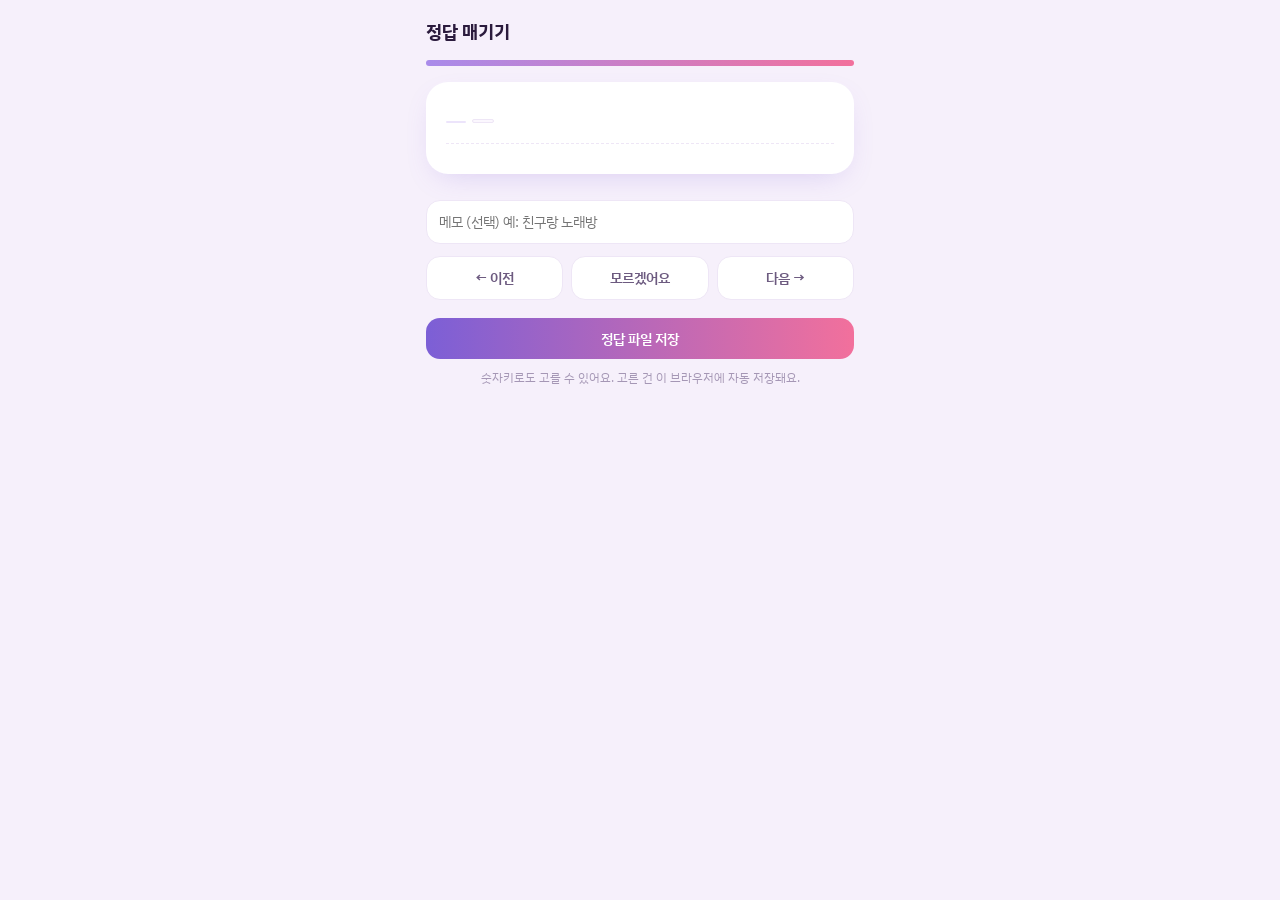
==== app/agent/label_page.html @ c087edab "하루 탭·사용자 카테고리·들어온 돈 분류·Haiku 전환·분류 전용 에이전트 - 하루 탭: 날짜별 소비, 정한 시간에 알림 - 카테고리 직접 추가(이모지), 데이트·여행 등 - 들" ====
<!doctype html>
<html lang="ko">
<head>
<meta charset="utf-8">
<meta name="viewport" content="width=device-width, initial-scale=1">
<title>정답 매기기</title>
<link rel="preconnect" href="https://fonts.googleapis.com">
<link href="https://fonts.googleapis.com/css2?family=IBM+Plex+Sans+KR:wght@400;500;600;700&family=Outfit:wght@500;600;700&display=swap" rel="stylesheet">
<style>
:root {
  --ink: #2b1b3d; --ink-soft: #6d5b80; --ink-faint: #a597b5;
  --bg: #f6f0fb; --paper: #ffffff; --tint: #fbf7fe; --line: #eee6f6;
  --lilac: #a98bea; --lilac-soft: #ece4fb; --lilac-deep: #7c5fd6;
  --pink: #f2709c; --sun-soft: #fff4c7; --good: #3fb68b;
  --shadow: 0 10px 30px -12px rgba(124, 95, 214, .28);
  --num: "Outfit", "IBM Plex Sans KR", sans-serif;
}
@media (prefers-color-scheme: dark) {
  :root {
    --ink: #f1eaf9; --ink-soft: #c2b4d4; --ink-faint: #8a7b9d;
    --bg: #17121e; --paper: #221b2c; --tint: #2a2236; --line: #362c44;
    --lilac-soft: #352a4c; --sun-soft: #3a3320; --shadow: 0 10px 30px -12px rgba(0, 0, 0, .6);
  }
}
* { box-sizing: border-box; }
[hidden] { display: none !important; }
body {
  margin: 0; min-height: 100vh; color: var(--ink); background: var(--bg);
  font: 15px/1.55 "IBM Plex Sans KR", system-ui, sans-serif;
}
.wrap { max-width: 460px; margin: 0 auto; padding: 18px 16px 40px; }
header { display: flex; align-items: center; justify-content: space-between; gap: 12px; margin-bottom: 14px; }
h1 { font-size: 18px; margin: 0; }
.count { font-family: var(--num); color: var(--ink-soft); font-size: 14px; white-space: nowrap; }
.bar { height: 6px; border-radius: 99px; background: var(--lilac-soft); overflow: hidden; margin-bottom: 16px; }
.bar i { display: block; height: 100%; background: linear-gradient(90deg, var(--lilac), var(--pink)); transition: width .25s; }
.card { background: var(--paper); border-radius: 22px; box-shadow: var(--shadow); padding: 20px; }
.when { color: var(--ink-soft); font-size: 13px; }
.name { font-size: 20px; font-weight: 700; margin: 4px 0 2px; word-break: break-all; }
.amount { font-family: var(--num); font-size: 30px; font-weight: 700; letter-spacing: -.5px; }
.kind { display: inline-block; margin-top: 6px; font-size: 12px; color: var(--ink-soft); background: var(--tint);
  border: 1px solid var(--line); border-radius: 99px; padding: 1px 10px; }
.done-badge { float: right; font-size: 12px; font-weight: 600; color: var(--good); }
.near { margin-top: 14px; border-top: 1px dashed var(--line); padding-top: 10px; }
.near h3 { margin: 0 0 6px; font-size: 12px; font-weight: 600; color: var(--ink-faint); }
.near div { display: flex; gap: 8px; font-size: 13px; color: var(--ink-soft); }
.near .t { font-family: var(--num); width: 40px; flex: none; }
.near .n { flex: 1; min-width: 0; overflow: hidden; text-overflow: ellipsis; white-space: nowrap; }
.near .a { font-family: var(--num); flex: none; }
.near .in { color: var(--good); }
.grid { display: grid; grid-template-columns: repeat(3, 1fr); gap: 8px; margin-top: 14px; }
.cat { border: 1.5px solid var(--line); background: var(--paper); color: var(--ink); border-radius: 16px;
  padding: 10px 4px 8px; cursor: pointer; font: inherit; font-size: 14px; font-weight: 600; position: relative; }
.cat .e { display: block; font-size: 22px; line-height: 1.2; }
.cat .k { position: absolute; top: 4px; left: 8px; font: 500 10px var(--num); color: var(--ink-faint); }
.cat:hover { border-color: var(--lilac); }
.cat.on { border-color: var(--lilac-deep); background: var(--lilac-soft); }
.memo { width: 100%; margin-top: 12px; border: 1.5px solid var(--line); background: var(--paper); color: var(--ink);
  border-radius: 14px; padding: 10px 12px; font: inherit; font-size: 14px; }
.same { margin-top: 10px; width: 100%; border: 0; border-radius: 14px; padding: 10px; cursor: pointer;
  background: var(--sun-soft); color: var(--ink); font: inherit; font-size: 14px; font-weight: 600; }
.nav { display: flex; gap: 8px; margin-top: 12px; }
.nav button, .save { flex: 1; border: 1.5px solid var(--line); background: var(--paper); color: var(--ink-soft);
  border-radius: 14px; padding: 10px; cursor: pointer; font: inherit; font-size: 14px; font-weight: 600; }
.save { display: block; width: 100%; margin-top: 18px; border: 0; color: #fff;
  background: linear-gradient(90deg, var(--lilac-deep), var(--pink)); }
.hint { margin-top: 10px; font-size: 12px; color: var(--ink-faint); text-align: center; }
.amount.in { color: var(--good); }
.dir { display: inline-block; margin-right: 6px; font-size: 12px; font-weight: 700; border-radius: 99px; padding: 1px 10px;
  background: var(--lilac-soft); color: var(--lilac-deep); }
.dir.in { background: rgba(63, 182, 139, .15); color: var(--good); }
.pays { margin-top: 12px; background: var(--paper); border-radius: 18px; box-shadow: var(--shadow); padding: 14px; }
.pays h3 { margin: 0 0 8px; font-size: 14px; }
.pays label { display: flex; align-items: center; gap: 8px; padding: 7px 4px; border-top: 1px solid var(--line);
  font-size: 13px; cursor: pointer; }
.pays label:first-of-type { border-top: 0; }
.pays input { width: 18px; height: 18px; accent-color: var(--lilac-deep); flex: none; }
.pays .t { color: var(--ink-faint); font-family: var(--num); width: 92px; flex: none; }
.pays .n { flex: 1; min-width: 0; overflow: hidden; text-overflow: ellipsis; white-space: nowrap; }
.pays .a { font-family: var(--num); flex: none; }
.pays p { margin: 8px 0 0; font-size: 12px; color: var(--ink-faint); }
.finish { text-align: center; padding: 28px 10px; }
.finish b { display: block; font-size: 20px; margin-bottom: 6px; }
</style>
</head>
<body>
<div class="wrap">
  <header>
    <h1>정답 매기기</h1>
    <span class="count" id="count"></span>
  </header>
  <div class="bar"><i id="bar"></i></div>

  <section class="card" id="card">
    <span class="done-badge" id="badge" hidden>✓ 골랐어요</span>
    <div class="when" id="when"></div>
    <div class="name" id="name"></div>
    <div class="amount" id="amount"></div>
    <span class="dir" id="dir"></span><span class="kind" id="kind"></span>
    <div class="near" id="near"></div>
  </section>
  <section class="card finish" id="finish" hidden>
    <b>다 했어요 🎉</b>
    아래 버튼으로 파일을 저장해서 보내주세요.
  </section>

  <div class="grid" id="grid"></div>
  <section class="pays" id="pays" hidden></section>
  <button class="same" id="same" hidden></button>
  <input class="memo" id="memo" placeholder="메모 (선택) 예: 친구랑 노래방">
  <div class="nav">
    <button id="prev">← 이전</button>
    <button id="skip">모르겠어요</button>
    <button id="next">다음 →</button>
  </div>
  <button class="save" id="save">정답 파일 저장</button>
  <p class="hint">숫자키로도 고를 수 있어요. 고른 건 이 브라우저에 자동 저장돼요.</p>
</div>

<script>
const DATA = /*DATA*/;
const KEY = "label-answers-" + DATA.key;
const won = n => n.toLocaleString("ko-KR") + "원";
let answers = {};
try { answers = JSON.parse(localStorage.getItem(KEY) || "{}"); } catch (e) {}
const persist = () => { try { localStorage.setItem(KEY, JSON.stringify(answers)); } catch (e) {} };
const rows = DATA.rows;
const answered = r => answers[r.id] && answers[r.id].category;
let i = Math.max(0, rows.findIndex(r => !answered(r)));
if (rows.every(answered)) i = rows.length;

const $ = id => document.getElementById(id);
const choices = r => r.in ? DATA.income : DATA.categories;  // 들어온 돈은 따로 (정산·용돈·알바비…)
let gridFor = null;
function drawGrid(r) {
  if (gridFor === r.in) return;
  gridFor = r.in;
  $("grid").innerHTML = choices(r).map((c, k) =>
    `<button class="cat" data-cat="${c.name}" title="${c.description || ""}">` +
    (k < 10 ? `<span class="k">${(k + 1) % 10}</span>` : "") +
    `<span class="e">${c.emoji}</span>${c.name}</button>`).join("");
}

function sameLeft(r) {
  // 친구 이름은 매번 용도가 달라서 들어온 돈에는 '한 번에 정하기'를 쓰지 않는다
  return r.in ? [] : rows.filter(o => o.id !== r.id && !o.in && o.name === r.name && !answered(o));
}

function drawPays(r, a) {
  const show = r.in && a.category === "정산";
  $("pays").hidden = !show;
  if (!show) return;
  const chosen = new Set(a.pays || []);
  $("pays").innerHTML = "<h3>어느 결제의 몫인가요? (여러 개 가능)</h3>" + (r.pays.length
    ? r.pays.map(p => `<label><input type="checkbox" value="${p.id}" ${chosen.has(p.id) ? "checked" : ""}>` +
        `<span class="t">${p.when}</span><span class="n">${esc(p.name)}</span>` +
        `<span class="a">${won(p.amount)}</span></label>`).join("")
    : "") + "<p>목록에 없거나 모르겠으면 고르지 않고 다음으로 넘어가도 돼요.</p>";
}

function render() {
  const total = rows.length, done = rows.filter(answered).length;
  $("count").textContent = `${done} / ${total}`;
  $("bar").style.width = (done / total * 100) + "%";
  const end = i >= total;
  $("card").hidden = end; $("finish").hidden = !end;
  $("prev").disabled = i === 0;
  if (end) { $("same").hidden = true; $("pays").hidden = true; return; }
  const r = rows[i], a = answers[r.id] || {};
  drawGrid(r);
  drawPays(r, a);
  $("when").textContent = r.when;
  $("name").textContent = r.name;
  $("amount").textContent = (r.in ? "+" : "-") + won(r.amount);
  $("amount").classList.toggle("in", r.in);
  $("dir").textContent = r.in ? "들어온 돈" : "나간 돈";
  $("dir").classList.toggle("in", r.in);
  $("kind").textContent = r.kind || (r.in ? "입금" : "결제");
  $("badge").hidden = !a.category;
  $("near").innerHTML = r.near.length
    ? "<h3>앞뒤 2시간 거래</h3>" + r.near.map(n =>
        `<div><span class="t">${n.time}</span><span class="n">${esc(n.name)}</span>` +
        `<span class="a ${n.in ? "in" : ""}">${n.in ? "+" : "-"}${won(n.amount)}</span></div>`).join("")
    : "";
  document.querySelectorAll(".cat").forEach(b => b.classList.toggle("on", b.dataset.cat === a.category));
  $("memo").value = a.memo || "";
  const left = a.category ? sameLeft(r) : [];
  $("same").hidden = !left.length;
  $("same").textContent = `'${r.name}' 남은 ${left.length}건도 ${a.category}(으)로`;
}
const esc = s => s.replace(/[&<>"]/g, c => ({"&": "&amp;", "<": "&lt;", ">": "&gt;", '"': "&quot;"}[c]));

function pick(cat) {
  const r = rows[i];
  answers[r.id] = { ...(answers[r.id] || {}), category: cat };
  if (cat !== "정산") delete answers[r.id].pays;
  persist();
  // 같은 이름이 더 있으면 한 번에 정할 기회를, 정산이면 결제를 고를 기회를 준다
  if (sameLeft(r).length || (r.in && cat === "정산" && r.pays.length)) { render(); return; }
  go(1);
}
$("pays").addEventListener("change", () => {
  const r = rows[i];
  answers[r.id].pays = [...$("pays").querySelectorAll("input:checked")].map(x => Number(x.value));
  persist();
});
function go(step) {
  i = Math.min(rows.length, Math.max(0, i + step));
  render();
  window.scrollTo({ top: 0 });
}

$("grid").addEventListener("click", e => {
  const b = e.target.closest(".cat");
  if (b && i < rows.length) pick(b.dataset.cat);
});
$("same").onclick = () => {
  const r = rows[i], cat = answers[r.id].category;
  sameLeft(r).forEach(o => { answers[o.id] = { ...(answers[o.id] || {}), category: cat }; });
  persist();
  go(1);
};
$("memo").oninput = e => {
  const r = rows[i];
  if (!r) return;
  answers[r.id] = { ...(answers[r.id] || {}), memo: e.target.value };
  persist();
};
$("prev").onclick = () => go(-1);
$("next").onclick = () => go(1);
$("skip").onclick = () => {
  const r = rows[i];
  if (r && answers[r.id]) { delete answers[r.id].category; persist(); }
  go(1);
};
document.addEventListener("keydown", e => {
  if (e.target.tagName === "INPUT") return;
  if (/^[0-9]$/.test(e.key)) {
    const c = i < rows.length && choices(rows[i])[(Number(e.key) + 9) % 10];
    if (c && i < rows.length) pick(c.name);
  } else if (e.key === "ArrowLeft") go(-1);
  else if (e.key === "ArrowRight") go(1);
});
$("save").onclick = () => {
  const q = s => `"${String(s || "").replace(/"/g, '""')}"`;
  const lines = ["번호,방향,정답,정산결제,메모",
    ...rows.filter(r => answers[r.id] && (answers[r.id].category || answers[r.id].memo)).map(r => {
      const a = answers[r.id];
      return [r.id, r.in ? "들어옴" : "나감", q(a.category), q((a.pays || []).join(" ")), q(a.memo)].join(",");
    })];
  const blob = new Blob(["﻿" + lines.join("\r\n")], { type: "text/csv" });
  const a = document.createElement("a");
  a.href = URL.createObjectURL(blob);
  a.download = "정답.csv";
  a.click();
};
render();
</script>
</body>
</html>
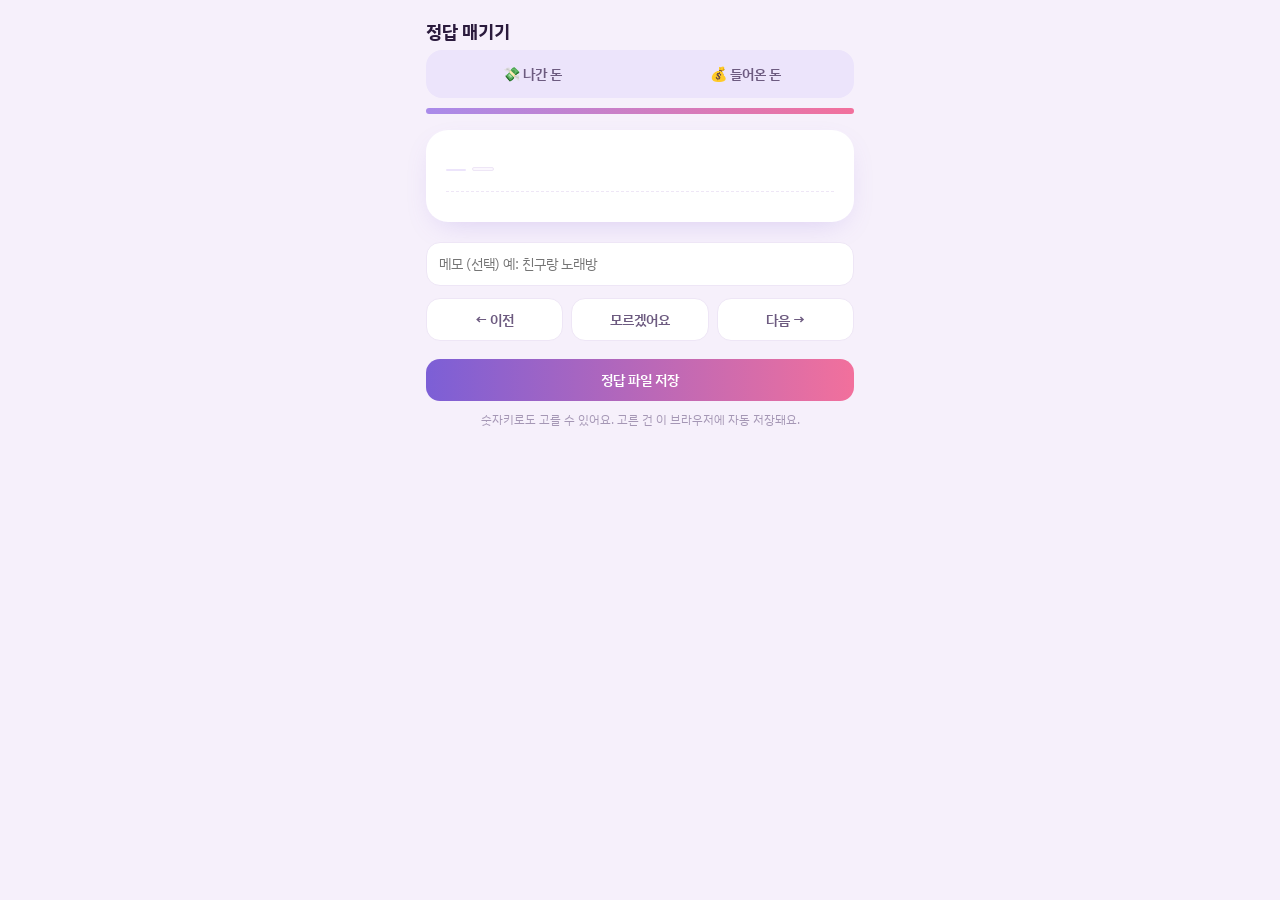
==== commit 938243cc: "거래분류 에이전트 v8 앱 연동, 분류 스킬, 성능 검증 문서 - 분류 확인 거래 추측을 Console 에이전트 v8이 맡음 (GUESS_ENGINE=agent, AGENT_VER" ====
--- a/app/agent/label_page.html
+++ b/app/agent/label_page.html
@@ -79,6 +79,13 @@
 .pays .n { flex: 1; min-width: 0; overflow: hidden; text-overflow: ellipsis; white-space: nowrap; }
 .pays .a { font-family: var(--num); flex: none; }
 .pays p { margin: 8px 0 0; font-size: 12px; color: var(--ink-faint); }
+.ver { font-size: 12px; color: var(--ink-faint); margin: -10px 0 12px; }
+.seg { display: flex; gap: 6px; background: var(--lilac-soft); padding: 4px; border-radius: 16px; margin-bottom: 10px; }
+.seg button { flex: 1; border: 0; background: transparent; color: var(--ink-soft); border-radius: 12px; padding: 9px 4px;
+  cursor: pointer; font: inherit; font-size: 14px; font-weight: 600; }
+.seg button.on { background: var(--paper); color: var(--ink); box-shadow: var(--shadow); }
+.seg b { font-family: var(--num); font-weight: 500; font-size: 12px; color: var(--ink-faint); margin-left: 2px; }
+.pick-hint { margin: 14px 2px -6px; font-size: 13px; font-weight: 600; color: var(--ink-soft); }
 .finish { text-align: center; padding: 28px 10px; }
 .finish b { display: block; font-size: 20px; margin-bottom: 6px; }
 </style>
@@ -89,6 +96,11 @@
     <h1>정답 매기기</h1>
     <span class="count" id="count"></span>
   </header>
+  <p class="ver" id="ver"></p>
+  <div class="seg" id="seg">
+    <button data-mode="out">💸 나간 돈 <b id="cnt-out"></b></button>
+    <button data-mode="in">💰 들어온 돈 <b id="cnt-in"></b></button>
+  </div>
   <div class="bar"><i id="bar"></i></div>
 
   <section class="card" id="card">
@@ -104,6 +116,7 @@
     아래 버튼으로 파일을 저장해서 보내주세요.
   </section>
 
+  <p class="pick-hint" id="pick-hint"></p>
   <div class="grid" id="grid"></div>
   <section class="pays" id="pays" hidden></section>
   <button class="same" id="same" hidden></button>
@@ -119,17 +132,34 @@
 
 <script>
 const DATA = /*DATA*/;
-const KEY = "label-answers-" + DATA.key;
+const KEY = "label-answers-" + DATA.key;  // 페이지를 새로 만들면 key가 바뀌어 이전 답은 처음부터
 const won = n => n.toLocaleString("ko-KR") + "원";
 let answers = {};
 try { answers = JSON.parse(localStorage.getItem(KEY) || "{}"); } catch (e) {}
+// --prefill로 만들었을 때만: 앱에서 이미 고른 답을 미리 채운다. 여기서 바꾼 답이 우선.
+for (const [id, a] of Object.entries(DATA.preset || {})) {
+  if (!answers[id]) answers[id] = { ...a, fromApp: true };
+}
 const persist = () => { try { localStorage.setItem(KEY, JSON.stringify(answers)); } catch (e) {} };
-const rows = DATA.rows;
 const answered = r => answers[r.id] && answers[r.id].category;
-let i = Math.max(0, rows.findIndex(r => !answered(r)));
-if (rows.every(answered)) i = rows.length;
+
+// 나간 돈(카테고리 13개)과 들어온 돈(수입 종류 5개)은 따로 매긴다
+const all = DATA.rows;
+const lists = { out: all.filter(r => !r.in), in: all.filter(r => r.in) };
+const firstOpen = list => { const k = list.findIndex(r => !answered(r)); return k < 0 ? list.length : k; };
+const pos = { out: firstOpen(lists.out), in: firstOpen(lists.in) };
+let mode = "out", rows = lists.out, i = pos.out;
+function setMode(m) {
+  pos[mode] = i;
+  mode = m; rows = lists[m]; i = pos[m];
+  gridFor = null;
+  document.querySelectorAll("#seg button").forEach(b => b.classList.toggle("on", b.dataset.mode === m));
+  render();
+}
 
 const $ = id => document.getElementById(id);
+$("ver").textContent = `${DATA.built} 버전 · 나간 돈 카테고리 ${DATA.categories.length}개 · 들어온 돈 종류 ${DATA.income.length}개`;
+document.querySelectorAll("#seg button").forEach(b => b.onclick = () => setMode(b.dataset.mode));
 const choices = r => r.in ? DATA.income : DATA.categories;  // 들어온 돈은 따로 (정산·용돈·알바비…)
 let gridFor = null;
 function drawGrid(r) {
@@ -160,12 +190,17 @@
 
 function render() {
   const total = rows.length, done = rows.filter(answered).length;
-  $("count").textContent = `${done} / ${total}`;
+  $("count").textContent = `전체 ${all.filter(answered).length} / ${all.length}`;
+  $("cnt-out").textContent = `${lists.out.filter(answered).length}/${lists.out.length}`;
+  $("cnt-in").textContent = `${lists.in.filter(answered).length}/${lists.in.length}`;
   $("bar").style.width = (done / total * 100) + "%";
   const end = i >= total;
   $("card").hidden = end; $("finish").hidden = !end;
   $("prev").disabled = i === 0;
-  if (end) { $("same").hidden = true; $("pays").hidden = true; return; }
+  $("pick-hint").textContent = end ? "" : mode === "in"
+    ? `들어온 돈은 어떤 돈인지 ${DATA.income.length}가지 중에서 골라요`
+    : `어디에 쓴 돈인지 카테고리 ${DATA.categories.length}개 중에서 골라요`;
+  if (end) { $("same").hidden = true; $("pays").hidden = true; $("grid").innerHTML = ""; gridFor = null; return; }
   const r = rows[i], a = answers[r.id] || {};
   drawGrid(r);
   drawPays(r, a);
@@ -177,6 +212,7 @@
   $("dir").classList.toggle("in", r.in);
   $("kind").textContent = r.kind || (r.in ? "입금" : "결제");
   $("badge").hidden = !a.category;
+  $("badge").textContent = a.fromApp ? "✓ 앱에서 고른 답" : "✓ 골랐어요";
   $("near").innerHTML = r.near.length
     ? "<h3>앞뒤 2시간 거래</h3>" + r.near.map(n =>
         `<div><span class="t">${n.time}</span><span class="n">${esc(n.name)}</span>` +
@@ -193,6 +229,7 @@
 function pick(cat) {
   const r = rows[i];
   answers[r.id] = { ...(answers[r.id] || {}), category: cat };
+  delete answers[r.id].fromApp;
   if (cat !== "정산") delete answers[r.id].pays;
   persist();
   // 같은 이름이 더 있으면 한 번에 정할 기회를, 정산이면 결제를 고를 기회를 준다
@@ -244,7 +281,7 @@
 $("save").onclick = () => {
   const q = s => `"${String(s || "").replace(/"/g, '""')}"`;
   const lines = ["번호,방향,정답,정산결제,메모",
-    ...rows.filter(r => answers[r.id] && (answers[r.id].category || answers[r.id].memo)).map(r => {
+    ...all.filter(r => answers[r.id] && (answers[r.id].category || answers[r.id].memo)).map(r => {
       const a = answers[r.id];
       return [r.id, r.in ? "들어옴" : "나감", q(a.category), q((a.pays || []).join(" ")), q(a.memo)].join(",");
     })];
@@ -254,7 +291,7 @@
   a.download = "정답.csv";
   a.click();
 };
-render();
+setMode("out");
 </script>
 </body>
 </html>
